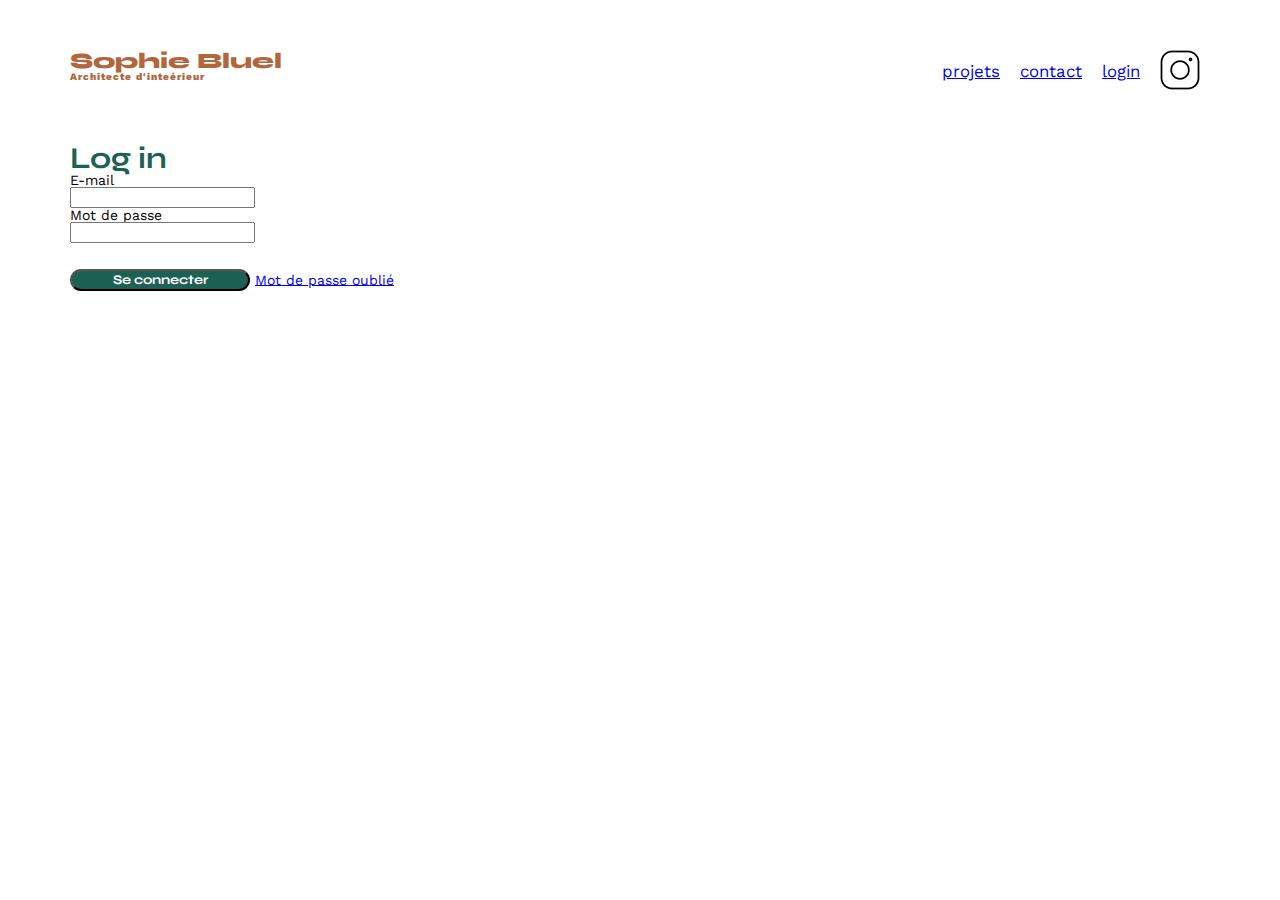
==== FrontEnd/login.html @ 2be9de46 "creation de la page login et integration avec la maquette" ====
<!DOCTYPE html>
<html lang="fr">
<head>
	<meta charset="UTF-8">
	<title>Sophie Bluel - Architecte d'intérieur</title>
	<meta name="viewport" content="width=device-width, initial-scale=1.0">
	<link rel="preconnect" href="https://fonts.googleapis.com">
	<link rel="preconnect" href="https://fonts.gstatic.com" crossorigin>
	<link href="https://fonts.googleapis.com/css2?family=Syne:wght@700;800&family=Work+Sans&display=swap" rel="stylesheet">
	<meta name="description" content="">
	<link rel="stylesheet" href="./assets/style.css">
	
	
</head>
<body>
	<header>
		<h1>Sophie Bluel <span>Architecte d'inteérieur</span></h1>
		<nav>
			<ul>
				<li><a href="index.html">projets</a></li>
			    <li><a href="#contact">contact</a></li>
			    <li><a href="login.html">login</a></li>
				<li><img src="./assets/icons/instagram.png" alt="Instagram"></li>
			</ul>
		</nav>
	</header>

    <section id="login">
        <h2>Log in</h2>
        <div class="champsSaisie">
        <p>E-mail</p>
        <input type="email" id="champsEmail">
        <p>Mot de passe</p>
        <input type="password" id="champsPassword">
        </div>
        <input type="submit" value="Se connecter">
        <a href="#">Mot de passe oublié</a>
    </section>
</body>
---- FrontEnd/assets/style.css ----
/* http://meyerweb.com/eric/tools/css/reset/
   v2.0 | 20110126
   License: none (public domain)
*/

html, body, div, span, applet, object, iframe,
h1, h2, h3, h4, h5, h6, p, blockquote, pre,
a, abbr, acronym, address, big, cite, code,
del, dfn, em, img, ins, kbd, q, s, samp,
small, strike, strong, sub, sup, tt, var,
b, u, i, center,
dl, dt, dd, ol, ul, li,
fieldset, form, label, legend,
table, caption, tbody, tfoot, thead, tr, th, td,
article, aside, canvas, details, embed,
figure, figcaption, footer, header, hgroup,
menu, nav, output, ruby, section, summary,
time, mark, audio, video {
	margin: 0;
	padding: 0;
	border: 0;
	font-size: 100%;
	font: inherit;
	vertical-align: baseline;
}
/* HTML5 display-role reset for older browsers */
article, aside, details, figcaption, figure,
footer, header, hgroup, menu, nav, section {
	display: block;
}
body {
	line-height: 1;
}
ol, ul {
	list-style: none;
}
blockquote, q {
	quotes: none;
}
blockquote:before, blockquote:after,
q:before, q:after {
	content: '';
	content: none;
}
table {
	border-collapse: collapse;
	border-spacing: 0;
}
/** end reset css**/
body {
	max-width: 1140px;
	margin:auto;
	font-family: 'Work Sans' ;
	font-size: 14px;
}
header {
	display: flex;
	justify-content: space-between;
	margin: 50px 0
}
section {
	margin: 50px 0
}

h1{
	display: flex;
	flex-direction: column;
	font-family: 'Syne';
	font-size: 22px;
	font-weight: 800;
	color: #B1663C
}

h1 > span {
	font-family: 'Work Sans';
	font-size:10px;
	letter-spacing: 0.1em;
;
}

h2{
	font-family: 'Syne';
	font-weight: 700;
	font-size: 30px;
	color: #1D6154
}
nav ul {
	display: flex;
	align-items: center;
	list-style-type: none;

}
nav li {
	padding: 0 10px;
	font-size: 1.2em;
}

li:hover {
	color: #B1663C;
}
#introduction {
	display: flex;
	align-items: center;
}
#introduction figure {
	flex: 1
}
#introduction img {
	display: block;
	margin: auto;
	width: 80%;
}

#introduction article {
	flex: 1
}
#introduction h2 {
	margin-bottom: 1em;
}

#introduction p {
	margin-bottom: 0.5em;
}
#portfolio h2 {
	text-align: center;
	margin-bottom: 1em;
}
.gallery {
	width: 100%;
	display: grid;
	grid-template-columns: 1fr 1fr 1fr;
	grid-column-gap: 20px;
	grid-row-gap: 20px;
}

.gallery img {
	width: 100%;

}
#contact {
	width: 50%;
margin: auto;
}
#contact > * {
	text-align: center;

}
#contact h2{
	margin-bottom: 20px;
}
#contact form {
	text-align: left;
	margin-top:30px;
	display: flex;
	flex-direction: column;
}

#contact input {
	height: 50px;
	font-size: 1.2em;
	border: none;
	box-shadow: 0px 4px 14px rgba(0, 0, 0, 0.09);
}
#contact label {
	margin: 2em 0 1em 0;
}
#contact textarea {
	border: none;
	box-shadow: 0px 4px 14px rgba(0, 0, 0, 0.09);
}

input[type="submit"]{
	font-family: 'Syne';
	font-weight: 700;
	color: white;
	background-color: #1D6154;
	margin : 2em auto ;
	width: 180px;
	text-align: center;
	border-radius: 60px ;
}

/*****bouton filtre***/

#filtres{
	text-align: center;
}
#text{
	display: none;
}

.btn {
	font-family: 'Syne';
	font-weight: 700;
	color: #1D6154;
	background-color: white;
	margin-right: 10px;
	margin-bottom: 2em;
	text-align: center;
	border-radius: 60px ;
	padding:10px;
	cursor: pointer;
	
}

.btn:hover{
	background-color: #1D6154;
	color: white;
}



footer nav ul {
	display: flex;
	justify-content: flex-end;
	margin: 2em
}
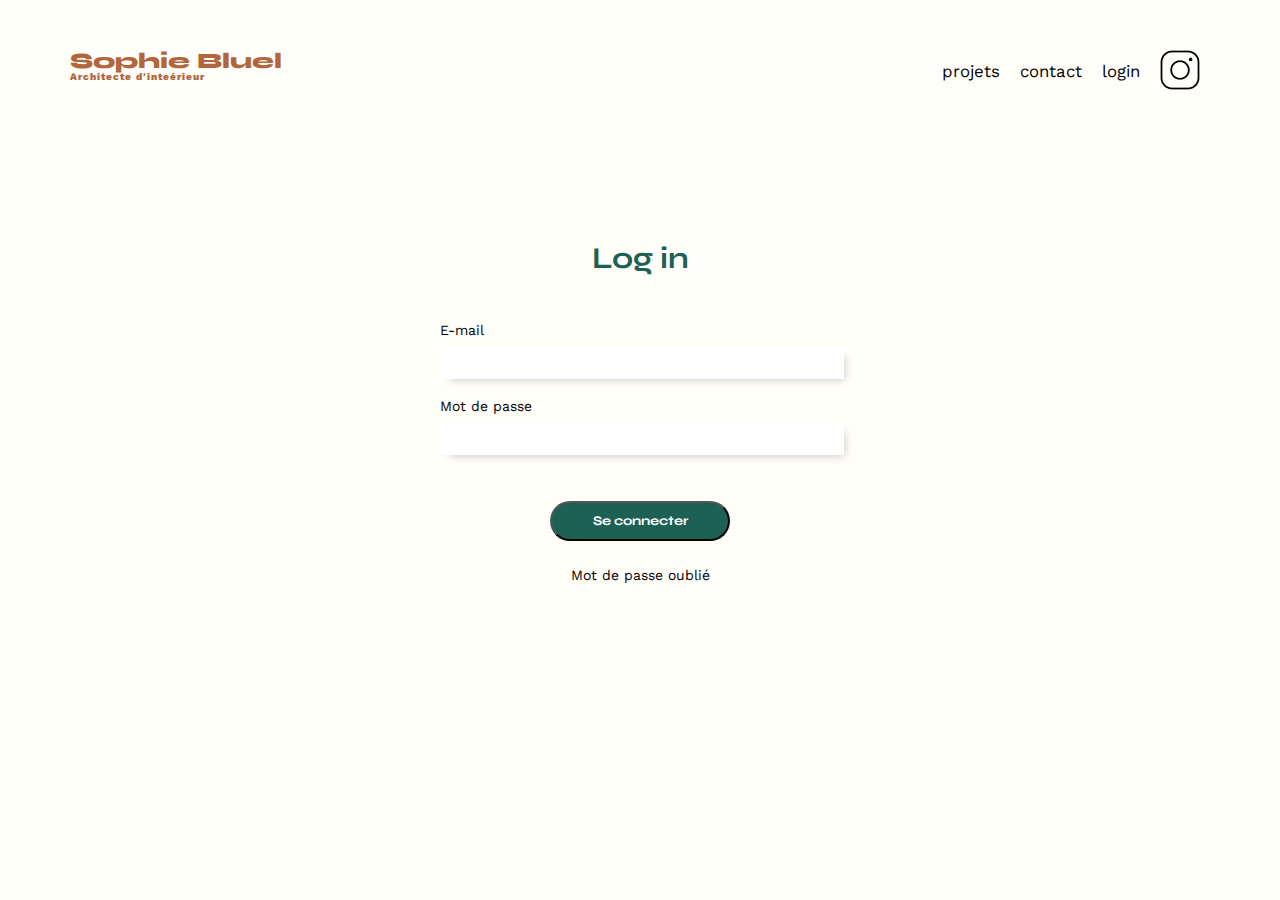
==== commit 518272ab: "first commit" ====
--- a/FrontEnd/login.html
+++ b/FrontEnd/login.html
@@ -9,6 +9,7 @@
 	<link href="https://fonts.googleapis.com/css2?family=Syne:wght@700;800&family=Work+Sans&display=swap" rel="stylesheet">
 	<meta name="description" content="">
 	<link rel="stylesheet" href="./assets/style.css">
+	<script src="login.js" defer></script>
 	
 	
 </head>
--- a/FrontEnd/assets/style.css
+++ b/FrontEnd/assets/style.css
@@ -46,12 +46,17 @@
 	border-collapse: collapse;
 	border-spacing: 0;
 }
+a{
+	text-decoration: none;
+	color: black;
+}
 /** end reset css**/
 body {
 	max-width: 1140px;
 	margin:auto;
 	font-family: 'Work Sans' ;
 	font-size: 14px;
+	background-color: #fffef9;
 }
 header {
 	display: flex;
@@ -95,8 +100,9 @@
 	font-size: 1.2em;
 }
 
+a:hover,
 li:hover {
-	color: #B1663C;
+	font-weight: bold;
 }
 #introduction {
 	display: flex;
@@ -178,6 +184,9 @@
 	width: 180px;
 	text-align: center;
 	border-radius: 60px ;
+	padding-bottom: 10px;
+	padding-top: 10px;
+	cursor: pointer;
 }
 
 /*****bouton filtre***/
@@ -208,6 +217,44 @@
 	color: white;
 }
 
+.active{
+	background-color: #1D6154;
+	color: white;
+}
+
+/***** page log in *****/ 
+
+#login{
+	display: flex;
+	flex-direction: column;
+	align-items: center;
+	margin-top: 150px;
+	
+}
+#login .champsSaisie{
+	width: 400px;
+}
+
+#login h2{
+	margin-bottom: 50px;
+}
+
+#login p{
+	text-align:left;
+	margin-bottom: 10px;
+}
+
+#champsEmail , #champsPassword {
+	border: none;
+	background-color:white ;
+	height: 30px;
+	box-shadow: 5px 5px 9px -4px rgba(0,0,0,0.2);
+	margin-bottom: 20px;
+	width: 100%;
+	
+	
+}
+
 
 
 footer nav ul {
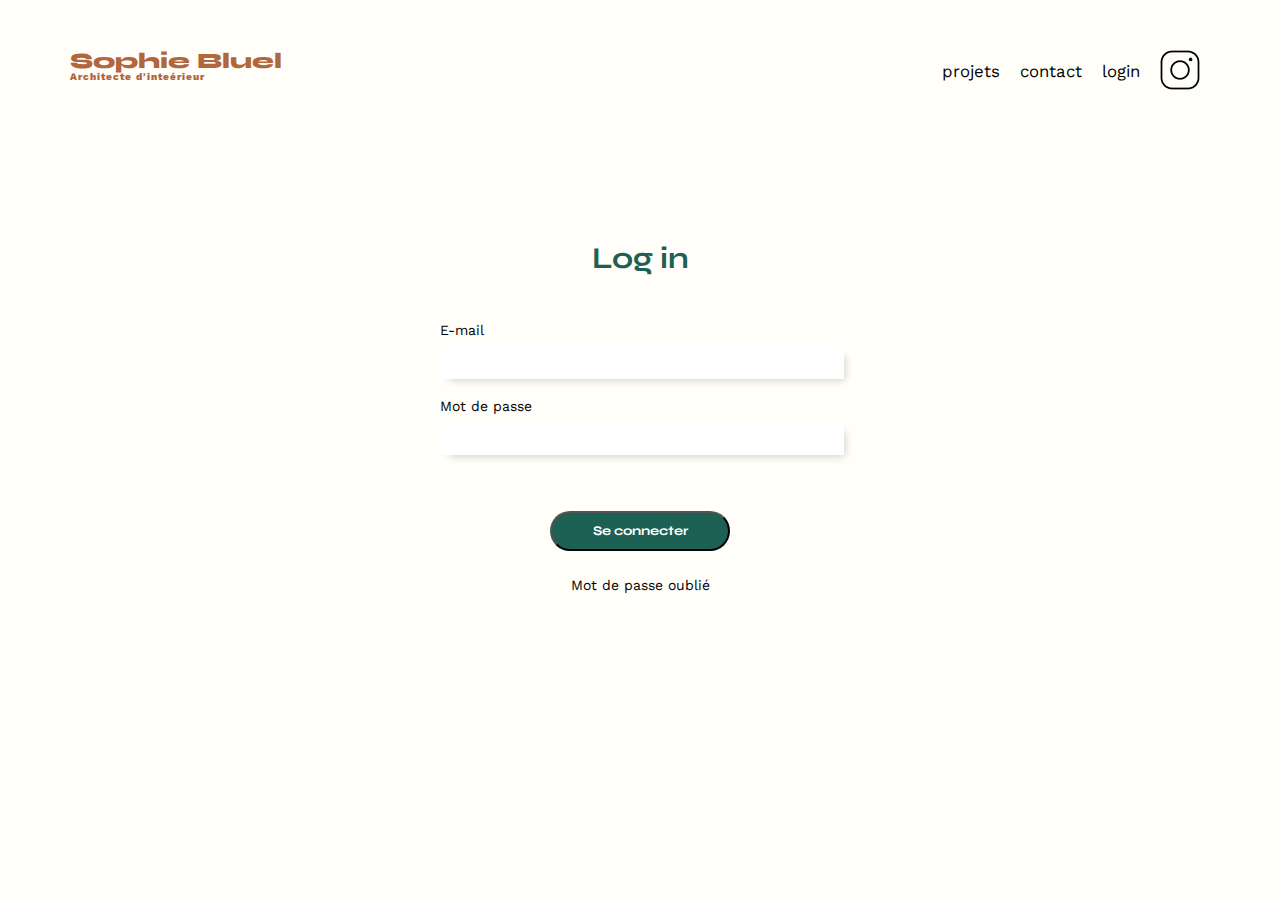
==== commit 98693f21: "changement des classe en ID pour le JS et ajout de la div pour le message d'erreur" ====
--- a/FrontEnd/login.html
+++ b/FrontEnd/login.html
@@ -26,15 +26,20 @@
 		</nav>
 	</header>
 
-    <section id="login">
-        <h2>Log in</h2>
-        <div class="champsSaisie">
+    
+        
+		<form action="" method="post" id="login">
+			<h2>Log in</h2>
+        <div id="champsSaisie">
         <p>E-mail</p>
-        <input type="email" id="champsEmail">
+        <input type="email" name="login-email" id="champsEmail">
         <p>Mot de passe</p>
         <input type="password" id="champsPassword">
+		<p id="message"></p>
         </div>
-        <input type="submit" value="Se connecter">
+
+        <input type="submit" value="Se connecter" id="btnEnvoi">
+
         <a href="#">Mot de passe oublié</a>
-    </section>
+    </form>
 </body>--- a/FrontEnd/assets/style.css
+++ b/FrontEnd/assets/style.css
@@ -189,6 +189,12 @@
 	cursor: pointer;
 }
 
+footer nav ul {
+	display: flex;
+	justify-content: flex-end;
+	margin: 2em
+}
+
 /*****bouton filtre***/
 
 #filtres{
@@ -222,7 +228,7 @@
 	color: white;
 }
 
-/***** page log in *****/ 
+/***** page login *****/ 
 
 #login{
 	display: flex;
@@ -231,11 +237,11 @@
 	margin-top: 150px;
 	
 }
-#login .champsSaisie{
+#champsSaisie{
 	width: 400px;
 }
 
-#login h2{
+#login h2 {
 	margin-bottom: 50px;
 }
 
@@ -255,11 +261,13 @@
 	
 }
 
-
-
-footer nav ul {
-	display: flex;
-	justify-content: flex-end;
-	margin: 2em
-}
-
+#message {
+	color: red;
+	font-weight: bold;
+	text-align: center;
+}
+
+
+
+
+
